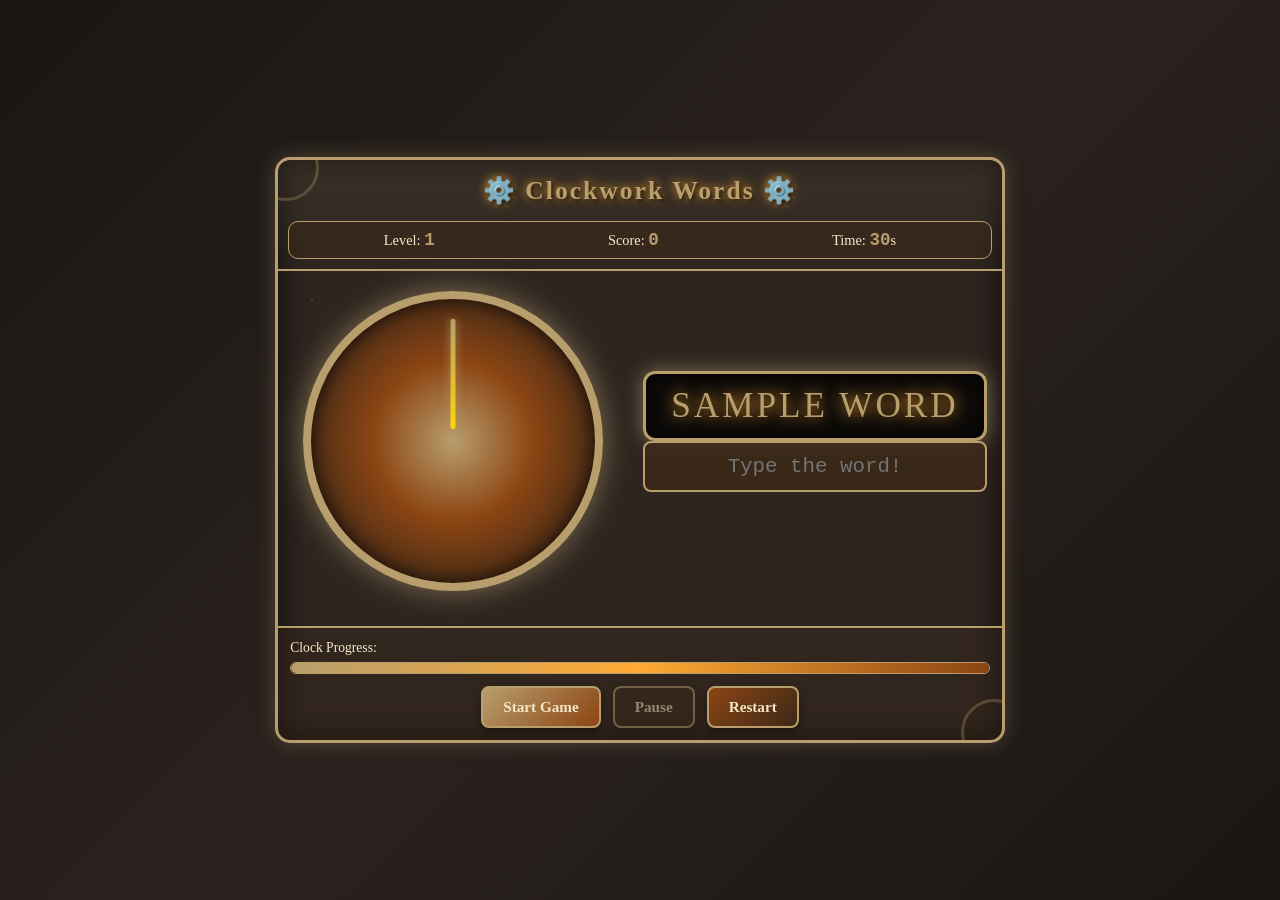
==== steam-punk-games/index.html @ 068e5645 "Restore original word-typing game with availableLetters fix" ====
<!DOCTYPE html>
<html lang="en">
<head>
    <meta charset="UTF-8">
    <meta name="viewport" content="width=device-width, initial-scale=1.0">
    <title>Clockwork Words - Steampunk Typing Game</title>
    <link rel="stylesheet" href="game.css">
    <script defer src="game.js?v=20260922"></script>
</head>
<body class="steampunk-theme">
    <!-- Main Game Container -->
    <div id="game-container" class="steam-panel">
        <!-- Header with title and stats -->
        <header class="game-header">
            <h1 class="game-title">⚙️ Clockwork Words ⚙️</h1>
            <div class="stats-bar">
                <span class="stat">Level: <span id="level-display" class="stat-value">1</span></span>
                <span class="stat">Score: <span id="score-display" class="stat-value">0</span></span>
                <span class="stat">Time: <span id="time-display" class="stat-value">30</span>s</span>
            </div>
        </header>

        <!-- Main game area - SIDE-BY-SIDE LAYOUT -->
        <main class="game-area">
            <!-- Side-by-side container -->
            <div class="side-by-side-container">
                
                <!-- LEFT: Clock & Timer Section -->
                <section class="clock-section">
                    <div class="clock-container">
                        <div id="clock-face" class="clock-face">
                            <div id="clock-hand" class="clock-hand"></div>
                            <div id="letter-trail" class="letter-trail"></div>
                        </div>
                    </div>
                </section>

                <!-- RIGHT: Word & Input Section -->
                <section class="input-section">
                    <div class="word-display-container">
                        <div id="word-display" class="word-glow">SAMPLE WORD</div>
                        <input 
                            type="text" 
                            id="player-input" 
                            class="steampunk-input" 
                            placeholder="Type the word!"
                            autocomplete="off"
                            autocapitalize="off"
                        >
                        <div id="feedback" class="feedback-message"></div>
                    </div>

                    <!-- Steam effects container -->
                    <div id="steam-effects" class="steam-effects"></div>
                </section>

            </div>
        </main>

        <!-- Controls and progress -->
        <footer class="game-footer">
            <div class="progress-container">
                <div class="progress-label">Clock Progress:</div>
                <div class="progress-bar">
                    <div id="time-bar" class="progress-fill"></div>
                </div>
            </div>
            <div class="controls">
                <button id="start-btn" class="steampunk-button primary">Start Game</button>
                <button id="pause-btn" class="steampunk-button secondary" disabled>Pause</button>
                <button id="restart-btn" class="steampunk-button">Restart</button>
            </div>
        </footer>
    </div>

    <!-- Overlay for Game Over / Level Complete -->
    <div id="overlay" class="game-overlay hidden">
        <div class="overlay-content steam-panel">
            <h2 id="overlay-title" class="overlay-title"></h2>
            <p id="overlay-message" class="overlay-message"></p>
            <div class="overlay-stats">
                <span id="final-score" class="stat-value"></span>
                <span id="final-level" class="stat-value"></span>
            </div>
            <button id="close-overlay" class="steampunk-button primary">Play Again</button>
        </div>
    </div>

    <!-- Steam particle elements -->
    <div id="steam-particles-container"></div>
</body>
</html>
---- steam-punk-games/game.css ----
/* 
 * Steampunk Clock Words - Grade 6 Edition CSS
 * Side-by-side layout + progressive difficulty styling
 */

:root {
    --steam-dark-bg: #1a1614;
    --steam-panel-bg: #2d2520;
    --steam-brass-gold: #b89e6c;
    --steam-copper-brown: #8b4513;
    --steam-leather-dark: #3d2817;
    --steam-cream-parchment: #f5e6c8;
    --steam-gear-metal: #6b5a4a;
    --steam-steam-white: rgba(200, 200, 200, 0.9);
    --steam-glow-orange: #ffaa33;
    --steam-glow-gold: #ffd700;
    
    --font-primary: 'Georgia', 'Times New Roman', serif;
    --font-display: 'Courier New', monospace;
}

* { margin: 0; padding: 0; box-sizing: border-box; }

body.steampunk-theme {
    background: linear-gradient(135deg, var(--steam-dark-bg) 0%, #2a221e 50%, var(--steam-dark-bg) 100%);
    font-family: var(--font-primary);
    color: var(--steam-cream-parchment);
    min-height: 100vh;
    display: flex;
    justify-content: center;
    align-items: center;
    overflow-x: hidden;
    padding: 20px;
}

.steam-panel {
    background: var(--steam-panel-bg);
    border: 3px solid var(--steam-brass-gold);
    border-radius: 15px;
    box-shadow: 
        0 0 20px rgba(184, 158, 108, 0.3),
        inset 0 0 30px rgba(0, 0, 0, 0.7);
    position: relative;
    overflow: hidden;
}

.steam-panel::before,
.steam-panel::after {
    content: '';
    position: absolute;
    width: 60px;
    height: 60px;
    border: 3px solid var(--steam-brass-gold);
    border-radius: 50%;
    opacity: 0.3;
}

.steam-panel::before { top: -25px; left: -25px; }
.steam-panel::after { bottom: -25px; right: -25px; }

.game-header {
    padding: 15px 10px 10px;
    text-align: center;
    border-bottom: 2px solid var(--steam-brass-gold);
    background: linear-gradient(to bottom, rgba(184, 158, 108, 0.1), transparent);
}

.game-title {
    font-size: 1.6rem;
    color: var(--steam-brass-gold);
    text-shadow: 2px 2px 4px rgba(0, 0, 0, 0.8),
                 0 0 10px var(--steam-glow-orange);
    margin-bottom: 15px;
    font-weight: bold;
    letter-spacing: 2px;
}

.stats-bar {
    display: flex;
    justify-content: space-around;
    padding: 8px;
    border-radius: 10px;
    background: rgba(61, 40, 23, 0.5);
    border: 1px solid var(--steam-brass-gold);
}

.stat { font-size: 0.9rem; color: var(--steam-cream-parchment); }
.stat-value { 
    color: var(--steam-brass-gold); 
    font-weight: bold; 
    font-family: var(--font-display);
    font-size: 1.1rem;
}

/* SIDE-BY-SIDE LAYOUT CONTAINER */
.game-area { padding: 20px 15px; }

.side-by-side-container {
    display: flex;
    gap: 30px;
    align-items: center;
    justify-content: center;
    flex-wrap: wrap;
}

/* LEFT SIDE: Clock & Timer */
.clock-section {
    flex: 1;
    min-width: 320px;
    display: flex;
    flex-direction: column;
    align-items: center;
}

.clock-container { margin-bottom: 15px; }

/* RIGHT SIDE: Word & Input */
.input-section {
    flex: 1.2;
    min-width: 300px;
    display: flex;
    flex-direction: column;
    gap: 15px;
}

/* LARGE CLOCK FACE - VISUAL TIMER */
.clock-face {
    width: 280px;
    height: 280px;
    background: radial-gradient(circle, 
        var(--steam-brass-gold) 0%, 
        var(--steam-copper-brown) 40%, 
        var(--steam-leather-dark) 80%,
        #1a1614 100%);
    border-radius: 50%;
    border: 8px solid var(--steam-brass-gold);
    position: relative;
    box-shadow: 
        0 0 30px rgba(184, 158, 108, 0.6),
        inset 0 0 20px rgba(0, 0, 0, 0.8);
}

/* CLOCK HAND - VISUAL TIMER */
.clock-hand {
    position: absolute;
    width: 5px;
    height: 110px;
    background: linear-gradient(to bottom, var(--steam-brass-gold) 0%, #ffd700 100%);
    left: 50%;
    top: 20px;
    transform-origin: bottom center;
    transform: translateX(-50%) rotate(0deg);
    border-radius: 2px;
    box-shadow: 0 0 10px rgba(184, 158, 108, 0.8);
}

/* LETTER DISPLAY AROUND CLOCK */
.letter-trail {
    position: absolute;
    width: 100%;
    height: 100%;
    pointer-events: none;
}

/* Spiral path line (optional visual guide) */
.letter-trail::before {
    content: '';
    position: absolute;
    width: 2px;
    height: 2px;
    background: rgba(184, 158, 108, 0.3);
    border-radius: 50%;
}

.letter-dot {
    position: absolute;
    width: 28px;
    height: 28px;
    background: var(--steam-cream-parchment);
    border-radius: 50%;
    display: flex;
    justify-content: center;
    align-items: center;
    font-weight: bold;
    color: var(--steam-leather-dark);
    font-size: 1.1rem;
    box-shadow: 0 0 8px rgba(245, 230, 200, 0.8);
    transition: all 0.2s ease;
    z-index: 5;
}

/* Target letter - pulsing indicator */
.letter-dot[data-is-target="true"] {
    animation: pulse-target 0.5s ease-in-out infinite;
    border: 2px solid var(--steam-glow-orange);
}

@keyframes pulse-target {
    0%, 100% { 
        transform: scale(1.2);
        box-shadow: 0 0 15px var(--steam-glow-gold);
    }
    50% { 
        transform: scale(1.4);
        box-shadow: 0 0 25px var(--steam-glow-gold), 0 0 35px var(--steam-glow-orange);
    }
}

/* Spiral enemy - the escaping threat */
#steam-enemy {
    position: absolute;
    width: 20px;
    height: 20px;
    background: radial-gradient(circle, #ff4444 30%, #ff8800 70%, transparent 100%);
    border-radius: 50%;
    box-shadow: 
        0 0 10px #ff0000,
        0 0 20px #ffaa00,
        inset -2px -2px 4px rgba(0, 0, 0, 0.5);
    z-index: 10;
    transition: all 0.3s ease-out;
}

#steam-enemy::before {
    content: '⚡';
    position: absolute;
    top: 50%;
    left: 50%;
    transform: translate(-50%, -50%);
    font-size: 12px;
    color: #ffaa00;
    text-shadow: 0 0 5px #ff4444;
}

#steam-enemy.escape { 
    animation: escape-pulse 0.3s ease-in-out infinite;
}

@keyframes escape-pulse {
    0%, 100% { 
        transform: scale(1);
        box-shadow: 0 0 10px #ff0000, 0 0 20px #ffaa00;
    }
    50% { 
        transform: scale(1.3);
        box-shadow: 0 0 20px #ff0000, 0 0 30px #ff4400;
    }
}

/* WORD DISPLAY - CLEAR AND PROMINENT */
.word-display-container { text-align: center; }

.word-glow {
    font-size: 2.3rem; /* Slightly smaller for side-by-side */
    color: var(--steam-brass-gold);
    letter-spacing: 3px;
    padding: 12px 25px;
    background: rgba(0, 0, 0, 0.7);
    border-radius: 12px;
    border: 3px solid var(--steam-brass-gold);
    box-shadow: 0 0 20px rgba(184, 158, 108, 0.6),
                inset 0 0 20px rgba(0, 0, 0, 0.8);
    min-height: 65px;
    display: flex;
    justify-content: center;
    align-items: center;
    text-shadow: 0 0 15px var(--steam-glow-orange);
}

.steampunk-input {
    font-size: 1.3rem;
    padding: 12px 20px;
    width: 100%;
    max-width: 350px;
    background: rgba(61, 40, 23, 0.8);
    border: 2px solid var(--steam-brass-gold);
    border-radius: 8px;
    color: var(--steam-cream-parchment);
    text-align: center;
    font-family: var(--font-display);
    transition: all 0.3s ease;
}

.steampunk-input:focus {
    outline: none;
    border-color: var(--steam-glow-gold);
    box-shadow: 0 0 15px rgba(255, 215, 0, 0.6);
}

.feedback-message {
    margin-top: 5px;
    font-size: 1rem;
    min-height: 30px;
    color: var(--steam-cream-parchment);
    font-style: italic;
    text-align: center;
}

.steam-effects {
    position: absolute;
    top: 0; left: 0;
    width: 100%; height: 100%;
    pointer-events: none;
    overflow: hidden;
}

.steam-particle {
    position: absolute;
    background: radial-gradient(circle, rgba(200, 200, 200, 0.9) 0%, rgba(150, 150, 150, 0.6) 40%, transparent 70%);
    border-radius: 50%;
    animation: steamRise 3s ease-in infinite;
    opacity: 0;
}

@keyframes steamRise {
    0% { transform: translateY(100px) scale(0.5); opacity: 0; }
    20% { opacity: 0.8; }
    80% { opacity: 0.4; }
    100% { transform: translateY(-50px) scale(1.2); opacity: 0; }
}

.game-footer {
    padding: 12px;
    border-top: 2px solid var(--steam-brass-gold);
    background: rgba(61, 40, 23, 0.3);
}

.progress-container { margin-bottom: 12px; }

.progress-label {
    font-size: 0.85rem;
    color: var(--steam-cream-parchment);
    margin-bottom: 6px;
}

.progress-bar {
    width: 100%;
    height: 12px;
    background: rgba(0, 0, 0, 0.5);
    border-radius: 6px;
    overflow: hidden;
    border: 1px solid var(--steam-brass-gold);
}

.progress-fill {
    height: 100%;
    background: linear-gradient(90deg, 
        var(--steam-brass-gold) 0%, 
        var(--steam-glow-orange) 50%, 
        var(--steam-copper-brown) 100%);
    width: 100%;
    transition: width 0.1s linear;
    border-radius: 6px;
}

.controls {
    display: flex;
    justify-content: center;
    gap: 12px;
    flex-wrap: wrap;
}

.steampunk-button {
    padding: 10px 20px;
    font-size: 0.95rem;
    font-family: var(--font-primary);
    border: 2px solid var(--steam-brass-gold);
    border-radius: 8px;
    background: linear-gradient(135deg, 
        var(--steam-copper-brown) 0%, 
        var(--steam-leather-dark) 100%);
    color: var(--steam-cream-parchment);
    cursor: pointer;
    transition: all 0.3s ease;
    font-weight: bold;
    box-shadow: 0 4px 8px rgba(0, 0, 0, 0.4);
}

.steampunk-button:hover:not(:disabled) {
    transform: translateY(-2px);
    box-shadow: 0 6px 12px rgba(184, 158, 108, 0.4);
    background: linear-gradient(135deg, 
        var(--steam-brass-gold) 0%, 
        var(--steam-copper-brown) 100%);
}

.steampunk-button:active:not(:disabled) { transform: translateY(0); }
.steampunk-button:disabled { opacity: 0.5; cursor: not-allowed; }

.primary { background: linear-gradient(135deg, var(--steam-brass-gold), var(--steam-copper-brown)); }
.secondary { background: rgba(61, 40, 23, 0.6); }

.game-overlay {
    position: fixed;
    top: 0; left: 0;
    width: 100%; height: 100%;
    background: rgba(26, 22, 20, 0.95);
    display: flex;
    justify-content: center;
    align-items: center;
    z-index: 1000;
}

.game-overlay.hidden { display: none; }

.overlay-content {
    text-align: center;
    padding: 40px;
    max-width: 500px;
}

.overlay-title {
    font-size: 2rem;
    color: var(--steam-brass-gold);
    margin-bottom: 20px;
    text-shadow: 0 0 15px rgba(184, 158, 108, 0.6);
}

.overlay-message {
    font-size: 1.2rem;
    color: var(--steam-cream-parchment);
    margin-bottom: 30px;
    line-height: 1.6;
}

.overlay-stats {
    display: flex;
    justify-content: center;
    gap: 40px;
    margin-bottom: 30px;
}

.hidden { display: none !important; }

/* RESPONSIVE - MOBILE */
@media (max-width: 768px) {
    .side-by-side-container {
        flex-direction: column;
        gap: 20px;
    }
    
    .clock-section, .input-section { width: 100%; text-align: center; }
    
    .clock-face { width: 240px; height: 240px; }
    .game-title { font-size: 1.4rem; }
    .word-glow { font-size: 1.8rem; }
    .steampunk-button { padding: 8px 16px; font-size: 0.85rem; }
}

/* DESKTOP OPTIMIZATION */
@media (min-width: 1400px) {
    .steam-panel { max-width: 1000px; }
    
    .clock-face { width: 320px; height: 320px; }
    .word-glow { font-size: 2.5rem; }
}

@media (min-width: 1000px) and (max-width: 1399px) {
    .steam-panel { max-width: 900px; }
    
    .clock-face { width: 300px; height: 300px; }
    .word-glow { font-size: 2.2rem; }
}
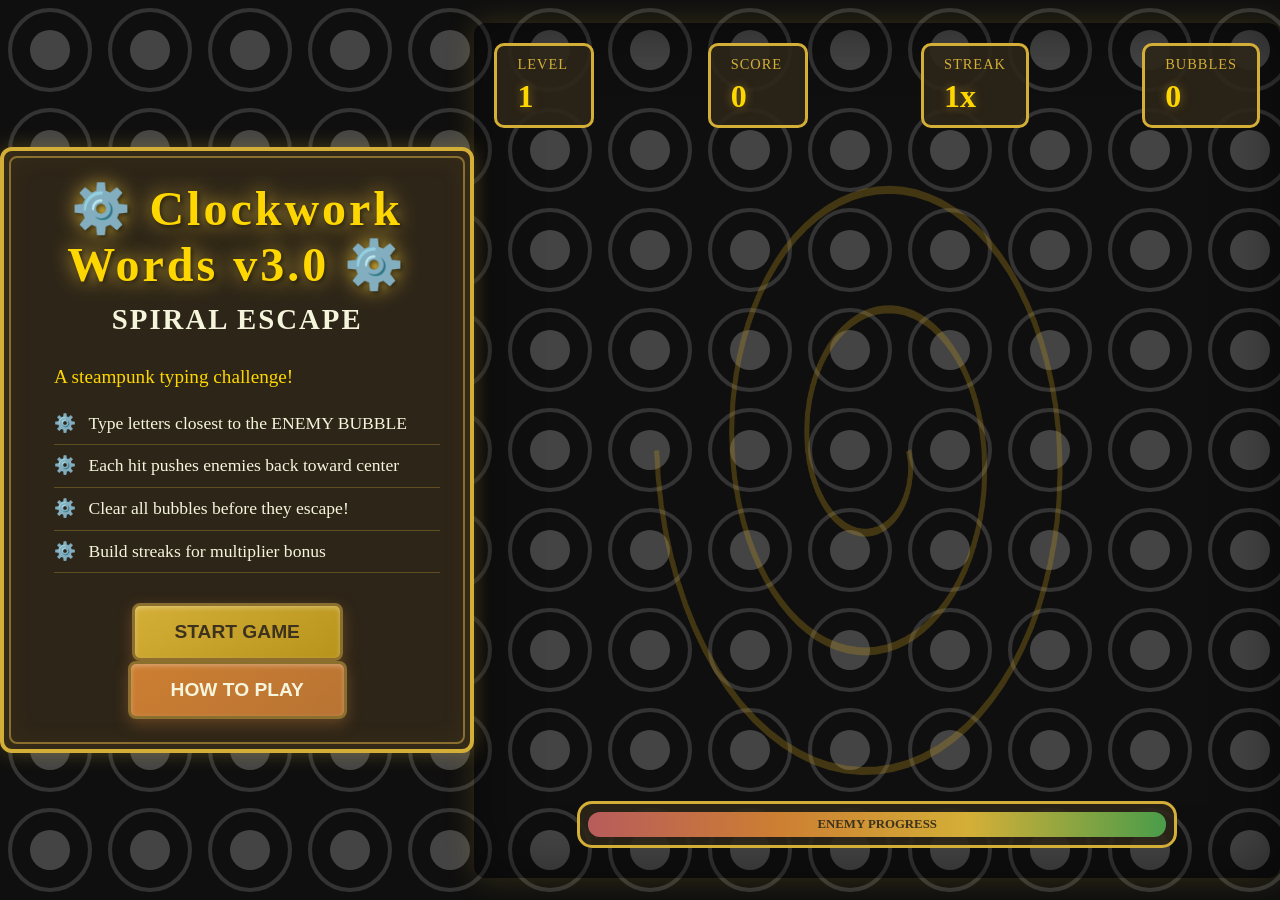
==== commit 9e496f58: "Clockwork Words v3.0 - Spiral Escape complete" ====
--- a/steam-punk-games/index.html
+++ b/steam-punk-games/index.html
@@ -3,90 +3,108 @@
 <head>
     <meta charset="UTF-8">
     <meta name="viewport" content="width=device-width, initial-scale=1.0">
-    <title>Clockwork Words - Steampunk Typing Game</title>
+    <title>Clockwork Words v3.0 - Spiral Escape</title>
     <link rel="stylesheet" href="game.css">
-    <script defer src="game.js?v=20260922"></script>
 </head>
-<body class="steampunk-theme">
-    <!-- Main Game Container -->
-    <div id="game-container" class="steam-panel">
-        <!-- Header with title and stats -->
-        <header class="game-header">
-            <h1 class="game-title">⚙️ Clockwork Words ⚙️</h1>
-            <div class="stats-bar">
-                <span class="stat">Level: <span id="level-display" class="stat-value">1</span></span>
-                <span class="stat">Score: <span id="score-display" class="stat-value">0</span></span>
-                <span class="stat">Time: <span id="time-display" class="stat-value">30</span>s</span>
+<body>
+    <div id="game-container">
+        <!-- Main Menu -->
+        <div id="main-menu" class="menu-screen">
+            <div class="steampunk-panel">
+                <h1 class="title">⚙️ Clockwork Words v3.0 ⚙️</h1>
+                <h2 class="subtitle">SPIRAL ESCAPE</h2>
+                
+                <div class="game-info">
+                    <p>A steampunk typing challenge!</p>
+                    <ul class="instructions">
+                        <li>Type letters closest to the ENEMY BUBBLE</li>
+                        <li>Each hit pushes enemies back toward center</li>
+                        <li>Clear all bubbles before they escape!</li>
+                        <li>Build streaks for multiplier bonus</li>
+                    </ul>
+                </div>
+                
+                <button id="start-btn" class="steampunk-button">START GAME</button>
+                <button id="how-to-play-btn" class="steampunk-button secondary">HOW TO PLAY</button>
             </div>
-        </header>
-
-        <!-- Main game area - SIDE-BY-SIDE LAYOUT -->
-        <main class="game-area">
-            <!-- Side-by-side container -->
-            <div class="side-by-side-container">
-                
-                <!-- LEFT: Clock & Timer Section -->
-                <section class="clock-section">
-                    <div class="clock-container">
-                        <div id="clock-face" class="clock-face">
-                            <div id="clock-hand" class="clock-hand"></div>
-                            <div id="letter-trail" class="letter-trail"></div>
-                        </div>
+            
+            <!-- How to Play Modal -->
+            <div id="how-to-play-modal" class="modal hidden">
+                <div class="steampunk-panel modal-content">
+                    <h2>How to Play</h2>
+                    <div class="game-mechanics">
+                        <h3>Core Mechanics:</h3>
+                        <ul>
+                            <li><strong>Enemies spawn</strong> at center of spiral</li>
+                            <li><strong>Type closest letter</strong> to enemy bubble</li>
+                            <li><strong>Hits explode bubbles</strong>, pushing enemies back</li>
+                            <li><strong>Misses lose momentum</strong> with visual penalty</li>
+                            <li><strong>Win</strong> by clearing all enemies or reaching score goal</li>
+                        </ul>
+                        
+                        <h3>Progression:</h3>
+                        <ul>
+                            <li><strong>Lvl 1-2:</strong> Home row (a s d f j k l g h)</li>
+                            <li><strong>Lvl 3-4:</strong> Top row (e i r t u y q w o p)</li>
+                            <li><strong>Lvl 5-6:</strong> Bottom row (v b n m z x c , . /)</li>
+                            <li><strong>Lvl 7+:</strong> Numbers & symbols (! @ # $ % ^ & *)</li>
+                        </ul>
+                        
+                        <h3>Visual Elements:</h3>
+                        <ul>
+                            <li><strong>Spiral Path:</strong> Arched track for enemies to follow</li>
+                            <li><strong>Letter Bubbles:</strong> Spawn at center, push outward</li>
+                            <li><strong>Enemy Sprite:</strong> Brass cog following the spiral</li>
+                            <li><strong>Particles:</strong> Explode on hit for feedback</li>
+                        </ul>
                     </div>
-                </section>
-
-                <!-- RIGHT: Word & Input Section -->
-                <section class="input-section">
-                    <div class="word-display-container">
-                        <div id="word-display" class="word-glow">SAMPLE WORD</div>
-                        <input 
-                            type="text" 
-                            id="player-input" 
-                            class="steampunk-input" 
-                            placeholder="Type the word!"
-                            autocomplete="off"
-                            autocapitalize="off"
-                        >
-                        <div id="feedback" class="feedback-message"></div>
-                    </div>
-
-                    <!-- Steam effects container -->
-                    <div id="steam-effects" class="steam-effects"></div>
-                </section>
-
-            </div>
-        </main>
-
-        <!-- Controls and progress -->
-        <footer class="game-footer">
-            <div class="progress-container">
-                <div class="progress-label">Clock Progress:</div>
-                <div class="progress-bar">
-                    <div id="time-bar" class="progress-fill"></div>
+                    <button id="close-how-to-btn" class="steampunk-button">GOT IT!</button>
                 </div>
             </div>
-            <div class="controls">
-                <button id="start-btn" class="steampunk-button primary">Start Game</button>
-                <button id="pause-btn" class="steampunk-button secondary" disabled>Pause</button>
-                <button id="restart-btn" class="steampunk-button">Restart</button>
+        </div>
+        
+        <!-- Game Screen -->
+        <div id="game-screen" class="game-screen hidden">
+            <canvas id="game-canvas"></canvas>
+            
+            <!-- HUD Overlay -->
+            <div id="hud">
+                <div class="hud-item">
+                    <span class="hud-label">LEVEL</span>
+                    <span id="level-display" class="hud-value">1</span>
+                </div>
+                <div class="hud-item">
+                    <span class="hud-label">SCORE</span>
+                    <span id="score-display" class="hud-value">0</span>
+                </div>
+                <div class="hud-item">
+                    <span class="hud-label">STREAK</span>
+                    <span id="streak-display" class="hud-value">1x</span>
+                </div>
+                <div class="hud-item">
+                    <span class="hud-label">BUBBLES</span>
+                    <span id="bubble-count" class="hud-value">0</span>
+                </div>
             </div>
-        </footer>
-    </div>
-
-    <!-- Overlay for Game Over / Level Complete -->
-    <div id="overlay" class="game-overlay hidden">
-        <div class="overlay-content steam-panel">
-            <h2 id="overlay-title" class="overlay-title"></h2>
-            <p id="overlay-message" class="overlay-message"></p>
-            <div class="overlay-stats">
-                <span id="final-score" class="stat-value"></span>
-                <span id="final-level" class="stat-value"></span>
+            
+            <!-- Progress Bar -->
+            <div class="progress-container">
+                <div id="enemy-progress" class="progress-bar"></div>
             </div>
-            <button id="close-overlay" class="steampunk-button primary">Play Again</button>
+            
+            <!-- Game Over Screen -->
+            <div id="game-over-modal" class="modal hidden">
+                <div class="steampunk-panel modal-content">
+                    <h2 id="game-over-title">GAME OVER</h2>
+                    <p id="game-over-message"></p>
+                    <p>Final Score: <span id="final-score">0</span></p>
+                    <button id="play-again-btn" class="steampunk-button">PLAY AGAIN</button>
+                    <button id="menu-btn" class="steampunk-button secondary">MAIN MENU</button>
+                </div>
+            </div>
         </div>
     </div>
-
-    <!-- Steam particle elements -->
-    <div id="steam-particles-container"></div>
+    
+    <script src="game.js"></script>
 </body>
 </html>
--- a/steam-punk-games/game.css
+++ b/steam-punk-games/game.css
@@ -1,463 +1,441 @@
-/* 
- * Steampunk Clock Words - Grade 6 Edition CSS
- * Side-by-side layout + progressive difficulty styling
- */
+/* ============================================
+   CLOCKWORK WORDS v3.0 - STEAMPUNK THEME
+   Brass/Gold/Wood Color Palette
+   ============================================ */
 
 :root {
-    --steam-dark-bg: #1a1614;
-    --steam-panel-bg: #2d2520;
-    --steam-brass-gold: #b89e6c;
-    --steam-copper-brown: #8b4513;
-    --steam-leather-dark: #3d2817;
-    --steam-cream-parchment: #f5e6c8;
-    --steam-gear-metal: #6b5a4a;
-    --steam-steam-white: rgba(200, 200, 200, 0.9);
-    --steam-glow-orange: #ffaa33;
-    --steam-glow-gold: #ffd700;
-    
-    --font-primary: 'Georgia', 'Times New Roman', serif;
-    --font-display: 'Courier New', monospace;
-}
-
-* { margin: 0; padding: 0; box-sizing: border-box; }
-
-body.steampunk-theme {
-    background: linear-gradient(135deg, var(--steam-dark-bg) 0%, #2a221e 50%, var(--steam-dark-bg) 100%);
-    font-family: var(--font-primary);
-    color: var(--steam-cream-parchment);
+    /* Steampunk Color Palette */
+    --brass-primary: #b8941c;
+    --brass-gold: #d4af37;
+    --brass-dark: #8b6f2e;
+    --brass-light: #ffd700;
+    
+    --bronze: #cd7f32;
+    --copper: #b87333;
+    --cog-grey: #4a4a4a;
+    --pipe-dark: #2c2c2c;
+    --wood-brown: #654321;
+    
+    /* Background Gradients */
+    --bg-dark: #1a1a1a;
+    --bg-panel: #2d2518;
+    --bg-gradient: linear-gradient(135deg, #1a1a1a 0%, #2d2518 100%);
+    
+    /* UI Colors */
+    --text-gold: #ffd700;
+    --text-light: #f5f5dc;
+    --text-dark: #3d321e;
+    --success-green: #4a9c4a;
+    --danger-red: #b85c5c;
+    
+    /* Spiral Colors */
+    --spiral-track: linear-gradient(180deg, var(--brass-dark) 0%, var(--brass-primary) 50%, var(--brass-gold) 100%);
+    --bubble-bg: rgba(255, 255, 255, 0.9);
+    --bubble-border: var(--brass-primary);
+}
+
+* {
+    margin: 0;
+    padding: 0;
+    box-sizing: border-box;
+}
+
+body {
+    font-family: 'Georgia', serif;
+    background: #0f0f0f url('data:image/svg+xml,<svg xmlns="http://www.w3.org/2000/svg" width="100" height="100"><pattern id="cog" width="50" height="50" patternUnits="userSpaceOnUse"><circle cx="25" cy="25" r="20" stroke="%23333" stroke-width="2" fill="none"/><circle cx="25" cy="25" r="10" fill="%23444"/></pattern><rect width="100" height="100" fill="url(%23cog)"/></svg>');
+    background-size: 200px;
+    color: var(--text-light);
     min-height: 100vh;
     display: flex;
     justify-content: center;
     align-items: center;
-    overflow-x: hidden;
-    padding: 20px;
-}
-
-.steam-panel {
-    background: var(--steam-panel-bg);
-    border: 3px solid var(--steam-brass-gold);
-    border-radius: 15px;
-    box-shadow: 
-        0 0 20px rgba(184, 158, 108, 0.3),
-        inset 0 0 30px rgba(0, 0, 0, 0.7);
+    overflow: hidden;
+}
+
+#game-container {
     position: relative;
-    overflow: hidden;
-}
-
-.steam-panel::before,
-.steam-panel::after {
-    content: '';
-    position: absolute;
-    width: 60px;
-    height: 60px;
-    border: 3px solid var(--steam-brass-gold);
-    border-radius: 50%;
-    opacity: 0.3;
-}
-
-.steam-panel::before { top: -25px; left: -25px; }
-.steam-panel::after { bottom: -25px; right: -25px; }
-
-.game-header {
-    padding: 15px 10px 10px;
-    text-align: center;
-    border-bottom: 2px solid var(--steam-brass-gold);
-    background: linear-gradient(to bottom, rgba(184, 158, 108, 0.1), transparent);
-}
-
-.game-title {
-    font-size: 1.6rem;
-    color: var(--steam-brass-gold);
-    text-shadow: 2px 2px 4px rgba(0, 0, 0, 0.8),
-                 0 0 10px var(--steam-glow-orange);
-    margin-bottom: 15px;
-    font-weight: bold;
-    letter-spacing: 2px;
-}
-
-.stats-bar {
-    display: flex;
-    justify-content: space-around;
-    padding: 8px;
-    border-radius: 10px;
-    background: rgba(61, 40, 23, 0.5);
-    border: 1px solid var(--steam-brass-gold);
-}
-
-.stat { font-size: 0.9rem; color: var(--steam-cream-parchment); }
-.stat-value { 
-    color: var(--steam-brass-gold); 
-    font-weight: bold; 
-    font-family: var(--font-display);
-    font-size: 1.1rem;
-}
-
-/* SIDE-BY-SIDE LAYOUT CONTAINER */
-.game-area { padding: 20px 15px; }
-
-.side-by-side-container {
-    display: flex;
-    gap: 30px;
-    align-items: center;
-    justify-content: center;
-    flex-wrap: wrap;
-}
-
-/* LEFT SIDE: Clock & Timer */
-.clock-section {
-    flex: 1;
-    min-width: 320px;
-    display: flex;
-    flex-direction: column;
-    align-items: center;
-}
-
-.clock-container { margin-bottom: 15px; }
-
-/* RIGHT SIDE: Word & Input */
-.input-section {
-    flex: 1.2;
-    min-width: 300px;
-    display: flex;
-    flex-direction: column;
-    gap: 15px;
-}
-
-/* LARGE CLOCK FACE - VISUAL TIMER */
-.clock-face {
-    width: 280px;
-    height: 280px;
-    background: radial-gradient(circle, 
-        var(--steam-brass-gold) 0%, 
-        var(--steam-copper-brown) 40%, 
-        var(--steam-leather-dark) 80%,
-        #1a1614 100%);
-    border-radius: 50%;
-    border: 8px solid var(--steam-brass-gold);
-    position: relative;
-    box-shadow: 
-        0 0 30px rgba(184, 158, 108, 0.6),
-        inset 0 0 20px rgba(0, 0, 0, 0.8);
-}
-
-/* CLOCK HAND - VISUAL TIMER */
-.clock-hand {
-    position: absolute;
-    width: 5px;
-    height: 110px;
-    background: linear-gradient(to bottom, var(--steam-brass-gold) 0%, #ffd700 100%);
-    left: 50%;
-    top: 20px;
-    transform-origin: bottom center;
-    transform: translateX(-50%) rotate(0deg);
-    border-radius: 2px;
-    box-shadow: 0 0 10px rgba(184, 158, 108, 0.8);
-}
-
-/* LETTER DISPLAY AROUND CLOCK */
-.letter-trail {
-    position: absolute;
     width: 100%;
-    height: 100%;
-    pointer-events: none;
-}
-
-/* Spiral path line (optional visual guide) */
-.letter-trail::before {
-    content: '';
-    position: absolute;
-    width: 2px;
-    height: 2px;
-    background: rgba(184, 158, 108, 0.3);
-    border-radius: 50%;
-}
-
-.letter-dot {
-    position: absolute;
-    width: 28px;
-    height: 28px;
-    background: var(--steam-cream-parchment);
-    border-radius: 50%;
+    max-width: 1280px;
+    height: 95vh;
     display: flex;
     justify-content: center;
     align-items: center;
+}
+
+/* ============================================
+   STEAMPUNK PANELS & UI COMPONENTS
+   ============================================ */
+
+.steampunk-panel {
+    background: var(--bg-panel);
+    border: 4px solid var(--brass-gold);
+    border-radius: 12px;
+    padding: 30px;
+    box-shadow: 
+        0 0 20px rgba(212, 175, 55, 0.3),
+        inset 0 0 30px rgba(184, 148, 28, 0.1);
+    position: relative;
+}
+
+.steampunk-panel::before {
+    content: '';
+    position: absolute;
+    top: 5px;
+    left: 5px;
+    right: 5px;
+    bottom: 5px;
+    border: 2px solid var(--brass-dark);
+    border-radius: 8px;
+    pointer-events: none;
+}
+
+.steampunk-button {
+    background: linear-gradient(145deg, var(--brass-gold), var(--brass-primary));
+    color: var(--text-dark);
+    border: 3px solid var(--brass-dark);
+    border-radius: 8px;
+    padding: 15px 40px;
+    font-size: 1.2em;
     font-weight: bold;
-    color: var(--steam-leather-dark);
-    font-size: 1.1rem;
-    box-shadow: 0 0 8px rgba(245, 230, 200, 0.8);
-    transition: all 0.2s ease;
-    z-index: 5;
-}
-
-/* Target letter - pulsing indicator */
-.letter-dot[data-is-target="true"] {
-    animation: pulse-target 0.5s ease-in-out infinite;
-    border: 2px solid var(--steam-glow-orange);
-}
-
-@keyframes pulse-target {
-    0%, 100% { 
-        transform: scale(1.2);
-        box-shadow: 0 0 15px var(--steam-glow-gold);
-    }
-    50% { 
-        transform: scale(1.4);
-        box-shadow: 0 0 25px var(--steam-glow-gold), 0 0 35px var(--steam-glow-orange);
-    }
-}
-
-/* Spiral enemy - the escaping threat */
-#steam-enemy {
-    position: absolute;
-    width: 20px;
-    height: 20px;
-    background: radial-gradient(circle, #ff4444 30%, #ff8800 70%, transparent 100%);
-    border-radius: 50%;
+    text-transform: uppercase;
+    cursor: pointer;
+    transition: all 0.3s ease;
     box-shadow: 
-        0 0 10px #ff0000,
-        0 0 20px #ffaa00,
-        inset -2px -2px 4px rgba(0, 0, 0, 0.5);
+        0 5px 15px rgba(184, 115, 51, 0.4),
+        inset 0 2px 5px rgba(255, 255, 255, 0.3);
+    position: relative;
+    overflow: hidden;
+}
+
+.steampunk-button::before {
+    content: '';
+    position: absolute;
+    top: -50%;
+    left: -50%;
+    width: 200%;
+    height: 200%;
+    background: linear-gradient(45deg, transparent, rgba(255,255,255,0.3), transparent);
+    transform: rotate(45deg) translate(-100%, -100%);
+    transition: transform 0.5s;
+}
+
+.steampunk-button:hover::before {
+    transform: rotate(45deg) translate(100%, 100%);
+}
+
+.steampunk-button:hover {
+    transform: translateY(-2px);
+    box-shadow: 
+        0 8px 25px rgba(184, 115, 51, 0.6),
+        inset 0 2px 5px rgba(255, 255, 255, 0.4);
+}
+
+.steampunk-button:active {
+    transform: translateY(1px);
+    box-shadow: 0 2px 8px rgba(184, 115, 51, 0.3);
+}
+
+.steampunk-button.secondary {
+    background: linear-gradient(145deg, var(--bronze), var(--copper));
+    color: var(--text-light);
+}
+
+/* ============================================
+   MAIN MENU SCREEN
+   ============================================ */
+
+.menu-screen {
+    text-align: center;
     z-index: 10;
-    transition: all 0.3s ease-out;
-}
-
-#steam-enemy::before {
-    content: '⚡';
+}
+
+.title {
+    font-size: 3em;
+    color: var(--text-gold);
+    text-shadow: 
+        2px 2px 4px rgba(0, 0, 0, 0.5),
+        0 0 20px var(--brass-gold);
+    margin-bottom: 10px;
+    letter-spacing: 3px;
+}
+
+.subtitle {
+    font-size: 1.8em;
+    color: var(--text-light);
+    margin-bottom: 30px;
+    text-transform: uppercase;
+    letter-spacing: 2px;
+}
+
+.game-info {
+    margin: 30px 0;
+    text-align: left;
+    padding-left: 20px;
+}
+
+.game-info p {
+    font-size: 1.2em;
+    color: var(--text-gold);
+    margin-bottom: 15px;
+}
+
+.instructions {
+    list-style: none;
+    font-size: 1.1em;
+    line-height: 1.8;
+    color: var(--text-light);
+}
+
+.instructions li {
+    padding: 5px 0;
+    border-bottom: 1px solid rgba(212, 175, 55, 0.3);
+}
+
+.instructions li::before {
+    content: '⚙️ ';
+    margin-right: 8px;
+}
+
+/* ============================================
+   GAME SCREEN & CANVAS
+   ============================================ */
+
+.game-screen {
+    position: relative;
+    width: 100%;
+    height: 100%;
+}
+
+#game-canvas {
+    display: block;
+    width: 100%;
+    height: 100%;
+    border-radius: 12px;
+    box-shadow: 
+        0 0 30px rgba(212, 175, 55, 0.2),
+        inset 0 0 60px rgba(0, 0, 0, 0.5);
+}
+
+/* ============================================
+   HUD & PROGRESS BAR
+   ============================================ */
+
+#hud {
+    position: absolute;
+    top: 20px;
+    left: 20px;
+    right: 20px;
+    display: flex;
+    justify-content: space-between;
+    gap: 30px;
+    z-index: 100;
+}
+
+.hud-item {
+    background: rgba(45, 37, 24, 0.9);
+    border: 3px solid var(--brass-gold);
+    border-radius: 10px;
+    padding: 10px 20px;
+    min-width: 100px;
+}
+
+.hud-label {
+    display: block;
+    font-size: 0.9em;
+    color: var(--brass-gold);
+    text-transform: uppercase;
+    letter-spacing: 1px;
+    margin-bottom: 5px;
+}
+
+.hud-value {
+    display: block;
+    font-size: 2em;
+    font-weight: bold;
+    color: var(--text-gold);
+    text-shadow: 0 0 10px rgba(212, 175, 55, 0.5);
+}
+
+.progress-container {
+    position: absolute;
+    bottom: 30px;
+    left: 50%;
+    transform: translateX(-50%);
+    width: 80%;
+    max-width: 600px;
+    background: rgba(45, 37, 24, 0.9);
+    border: 3px solid var(--brass-gold);
+    border-radius: 15px;
+    padding: 8px;
+}
+
+.progress-bar {
+    height: 25px;
+    background: linear-gradient(90deg, 
+        var(--danger-red) 0%, 
+        var(--bronze) 33%, 
+        var(--brass-gold) 66%, 
+        var(--success-green) 100%);
+    border-radius: 12px;
+    transition: width 0.3s ease, background 0.3s ease;
+    position: relative;
+}
+
+.progress-bar::after {
+    content: 'ENEMY PROGRESS';
     position: absolute;
     top: 50%;
     left: 50%;
     transform: translate(-50%, -50%);
-    font-size: 12px;
-    color: #ffaa00;
-    text-shadow: 0 0 5px #ff4444;
-}
-
-#steam-enemy.escape { 
-    animation: escape-pulse 0.3s ease-in-out infinite;
-}
-
-@keyframes escape-pulse {
-    0%, 100% { 
-        transform: scale(1);
-        box-shadow: 0 0 10px #ff0000, 0 0 20px #ffaa00;
+    color: var(--text-dark);
+    font-size: 0.8em;
+    font-weight: bold;
+    white-space: nowrap;
+    text-shadow: none;
+}
+
+/* ============================================
+   MODALS & OVERLAYS
+   ============================================ */
+
+.modal {
+    position: absolute;
+    top: 50%;
+    left: 50%;
+    transform: translate(-50%, -50%);
+    background: var(--bg-panel);
+    border: 4px solid var(--brass-gold);
+    border-radius: 12px;
+    padding: 30px;
+    z-index: 1000;
+    max-width: 600px;
+    width: 90%;
+    box-shadow: 
+        0 0 40px rgba(212, 175, 55, 0.4),
+        inset 0 0 30px rgba(184, 148, 28, 0.1);
+}
+
+.modal.hidden {
+    display: none;
+}
+
+.modal-content h2 {
+    color: var(--text-gold);
+    text-align: center;
+    margin-bottom: 25px;
+    font-size: 2em;
+}
+
+.game-mechanics h3 {
+    color: var(--brass-gold);
+    margin: 20px 0 10px 0;
+    font-size: 1.3em;
+}
+
+.game-mechanics ul {
+    list-style: none;
+    padding-left: 20px;
+    color: var(--text-light);
+}
+
+.game-mechanics li {
+    margin: 8px 0;
+    line-height: 1.6;
+}
+
+.steampunk-button-container {
+    display: flex;
+    gap: 15px;
+    justify-content: center;
+    margin-top: 25px;
+}
+
+.steampunk-button-container button {
+    flex: 1;
+    max-width: 200px;
+}
+
+/* ============================================
+   VISUAL EFFECTS
+   ============================================ */
+
+@keyframes glow {
+    0%, 100% { box-shadow: 0 0 20px var(--brass-gold); }
+    50% { box-shadow: 0 0 40px var(--text-gold); }
+}
+
+.steam-steam::before {
+    content: '';
+    position: absolute;
+    top: -10px;
+    left: -10px;
+    right: -10px;
+    bottom: -10px;
+    background: radial-gradient(circle, rgba(255, 255, 255, 0.1) 0%, transparent 70%);
+    border-radius: 50%;
+    animation: steam-rotate 3s linear infinite;
+}
+
+@keyframes steam-rotate {
+    from { transform: rotate(0deg); }
+    to { transform: rotate(360deg); }
+}
+
+/* ============================================
+   RESPONSIVE DESIGN
+   ============================================ */
+
+@media (max-width: 768px) {
+    .title { font-size: 2em; }
+    .subtitle { font-size: 1.4em; }
+    
+    #hud {
+        flex-direction: column;
+        align-items: center;
+        gap: 10px;
     }
-    50% { 
-        transform: scale(1.3);
-        box-shadow: 0 0 20px #ff0000, 0 0 30px #ff4400;
+    
+    .hud-item { min-width: auto; width: 200px; }
+    .hud-value { font-size: 1.5em; }
+    
+    .progress-container {
+        width: 90%;
+        bottom: 20px;
     }
-}
-
-/* WORD DISPLAY - CLEAR AND PROMINENT */
-.word-display-container { text-align: center; }
-
-.word-glow {
-    font-size: 2.3rem; /* Slightly smaller for side-by-side */
-    color: var(--steam-brass-gold);
-    letter-spacing: 3px;
-    padding: 12px 25px;
-    background: rgba(0, 0, 0, 0.7);
-    border-radius: 12px;
-    border: 3px solid var(--steam-brass-gold);
-    box-shadow: 0 0 20px rgba(184, 158, 108, 0.6),
-                inset 0 0 20px rgba(0, 0, 0, 0.8);
-    min-height: 65px;
-    display: flex;
-    justify-content: center;
-    align-items: center;
-    text-shadow: 0 0 15px var(--steam-glow-orange);
-}
-
-.steampunk-input {
-    font-size: 1.3rem;
-    padding: 12px 20px;
-    width: 100%;
-    max-width: 350px;
-    background: rgba(61, 40, 23, 0.8);
-    border: 2px solid var(--steam-brass-gold);
-    border-radius: 8px;
-    color: var(--steam-cream-parchment);
-    text-align: center;
-    font-family: var(--font-display);
-    transition: all 0.3s ease;
-}
-
-.steampunk-input:focus {
-    outline: none;
-    border-color: var(--steam-glow-gold);
-    box-shadow: 0 0 15px rgba(255, 215, 0, 0.6);
-}
-
-.feedback-message {
-    margin-top: 5px;
-    font-size: 1rem;
-    min-height: 30px;
-    color: var(--steam-cream-parchment);
-    font-style: italic;
-    text-align: center;
-}
-
-.steam-effects {
-    position: absolute;
-    top: 0; left: 0;
-    width: 100%; height: 100%;
-    pointer-events: none;
-    overflow: hidden;
-}
-
-.steam-particle {
-    position: absolute;
-    background: radial-gradient(circle, rgba(200, 200, 200, 0.9) 0%, rgba(150, 150, 150, 0.6) 40%, transparent 70%);
-    border-radius: 50%;
-    animation: steamRise 3s ease-in infinite;
-    opacity: 0;
-}
-
-@keyframes steamRise {
-    0% { transform: translateY(100px) scale(0.5); opacity: 0; }
-    20% { opacity: 0.8; }
-    80% { opacity: 0.4; }
-    100% { transform: translateY(-50px) scale(1.2); opacity: 0; }
-}
-
-.game-footer {
-    padding: 12px;
-    border-top: 2px solid var(--steam-brass-gold);
-    background: rgba(61, 40, 23, 0.3);
-}
-
-.progress-container { margin-bottom: 12px; }
-
-.progress-label {
-    font-size: 0.85rem;
-    color: var(--steam-cream-parchment);
-    margin-bottom: 6px;
-}
-
-.progress-bar {
-    width: 100%;
-    height: 12px;
-    background: rgba(0, 0, 0, 0.5);
-    border-radius: 6px;
-    overflow: hidden;
-    border: 1px solid var(--steam-brass-gold);
-}
-
-.progress-fill {
-    height: 100%;
-    background: linear-gradient(90deg, 
-        var(--steam-brass-gold) 0%, 
-        var(--steam-glow-orange) 50%, 
-        var(--steam-copper-brown) 100%);
-    width: 100%;
-    transition: width 0.1s linear;
-    border-radius: 6px;
-}
-
-.controls {
-    display: flex;
-    justify-content: center;
-    gap: 12px;
-    flex-wrap: wrap;
-}
-
-.steampunk-button {
-    padding: 10px 20px;
-    font-size: 0.95rem;
-    font-family: var(--font-primary);
-    border: 2px solid var(--steam-brass-gold);
-    border-radius: 8px;
-    background: linear-gradient(135deg, 
-        var(--steam-copper-brown) 0%, 
-        var(--steam-leather-dark) 100%);
-    color: var(--steam-cream-parchment);
-    cursor: pointer;
-    transition: all 0.3s ease;
-    font-weight: bold;
-    box-shadow: 0 4px 8px rgba(0, 0, 0, 0.4);
-}
-
-.steampunk-button:hover:not(:disabled) {
-    transform: translateY(-2px);
-    box-shadow: 0 6px 12px rgba(184, 158, 108, 0.4);
-    background: linear-gradient(135deg, 
-        var(--steam-brass-gold) 0%, 
-        var(--steam-copper-brown) 100%);
-}
-
-.steampunk-button:active:not(:disabled) { transform: translateY(0); }
-.steampunk-button:disabled { opacity: 0.5; cursor: not-allowed; }
-
-.primary { background: linear-gradient(135deg, var(--steam-brass-gold), var(--steam-copper-brown)); }
-.secondary { background: rgba(61, 40, 23, 0.6); }
-
-.game-overlay {
-    position: fixed;
-    top: 0; left: 0;
-    width: 100%; height: 100%;
-    background: rgba(26, 22, 20, 0.95);
-    display: flex;
-    justify-content: center;
-    align-items: center;
-    z-index: 1000;
-}
-
-.game-overlay.hidden { display: none; }
-
-.overlay-content {
-    text-align: center;
-    padding: 40px;
-    max-width: 500px;
-}
-
-.overlay-title {
-    font-size: 2rem;
-    color: var(--steam-brass-gold);
-    margin-bottom: 20px;
-    text-shadow: 0 0 15px rgba(184, 158, 108, 0.6);
-}
-
-.overlay-message {
-    font-size: 1.2rem;
-    color: var(--steam-cream-parchment);
-    margin-bottom: 30px;
-    line-height: 1.6;
-}
-
-.overlay-stats {
-    display: flex;
-    justify-content: center;
-    gap: 40px;
-    margin-bottom: 30px;
-}
-
-.hidden { display: none !important; }
-
-/* RESPONSIVE - MOBILE */
-@media (max-width: 768px) {
-    .side-by-side-container {
-        flex-direction: column;
-        gap: 20px;
-    }
-    
-    .clock-section, .input-section { width: 100%; text-align: center; }
-    
-    .clock-face { width: 240px; height: 240px; }
-    .game-title { font-size: 1.4rem; }
-    .word-glow { font-size: 1.8rem; }
-    .steampunk-button { padding: 8px 16px; font-size: 0.85rem; }
-}
-
-/* DESKTOP OPTIMIZATION */
-@media (min-width: 1400px) {
-    .steam-panel { max-width: 1000px; }
-    
-    .clock-face { width: 320px; height: 320px; }
-    .word-glow { font-size: 2.5rem; }
-}
-
-@media (min-width: 1000px) and (max-width: 1399px) {
-    .steam-panel { max-width: 900px; }
-    
-    .clock-face { width: 300px; height: 300px; }
-    .word-glow { font-size: 2.2rem; }
-}
+    
+    .modal-content h2 { font-size: 1.5em; }
+}
+
+/* ============================================
+   ANIMATIONS FOR HIT/MISS FEEDBACK
+   ============================================ */
+
+@keyframes hit-pulse {
+    0% { transform: scale(1); }
+    50% { transform: scale(1.1); }
+    100% { transform: scale(1); }
+}
+
+.hit-feedback {
+    animation: hit-pulse 0.3s ease;
+}
+
+@keyframes miss-shake {
+    0%, 100% { transform: translateX(0); }
+    25% { transform: translateX(-10px); }
+    75% { transform: translateX(10px); }
+}
+
+.miss-feedback {
+    animation: miss-shake 0.3s ease;
+}
+
+@keyframes streak-boost {
+    0% { color: var(--text-gold); }
+    50% { color: #ff6b6b; text-shadow: 0 0 20px #ff6b6b; }
+    100% { color: var(--text-gold); }
+}
+
+.streak-boost {
+    animation: streak-boost 1s ease infinite;
+}
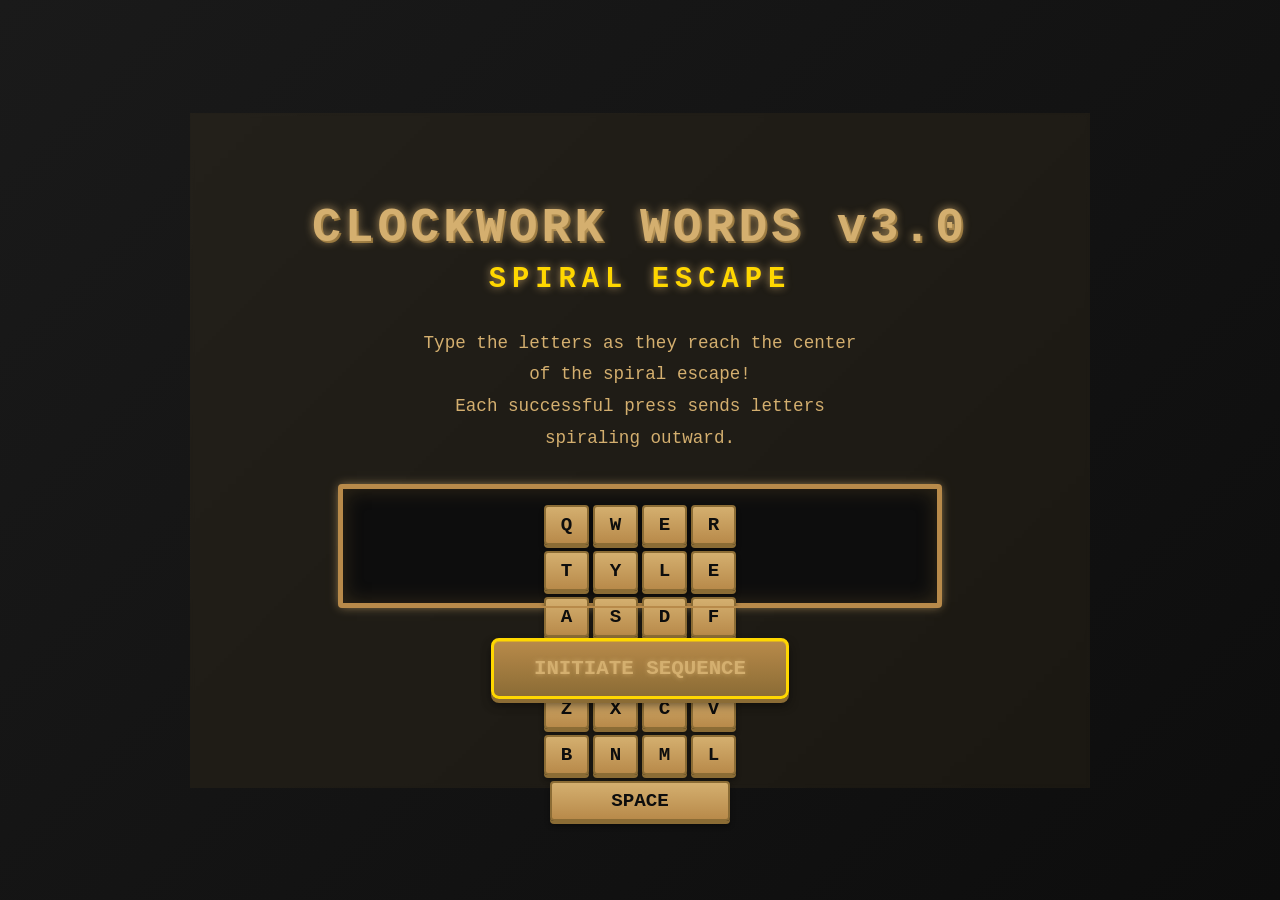
==== commit 60bb31f6: "feat: Update game to Clockwork Words v3 (typing game version)" ====
--- a/steam-punk-games/index.html
+++ b/steam-punk-games/index.html
@@ -8,103 +8,66 @@
 </head>
 <body>
     <div id="game-container">
-        <!-- Main Menu -->
-        <div id="main-menu" class="menu-screen">
-            <div class="steampunk-panel">
-                <h1 class="title">⚙️ Clockwork Words v3.0 ⚙️</h1>
-                <h2 class="subtitle">SPIRAL ESCAPE</h2>
-                
-                <div class="game-info">
-                    <p>A steampunk typing challenge!</p>
-                    <ul class="instructions">
-                        <li>Type letters closest to the ENEMY BUBBLE</li>
-                        <li>Each hit pushes enemies back toward center</li>
-                        <li>Clear all bubbles before they escape!</li>
-                        <li>Build streaks for multiplier bonus</li>
-                    </ul>
+        <!-- Start Screen -->
+        <div id="start-screen" class="screen active">
+            <h1 class="main-title">CLOCKWORK WORDS v3.0</h1>
+            <h2 class="subtitle">SPIRAL ESCAPE</h2>
+            <div class="description">
+                <p>Type the letters as they reach the center of the spiral escape!</p>
+                <p>Each successful press sends letters spiraling outward.</p>
+            </div>
+            <div id="keyboard-display" class="keyboard-display">
+                <!-- Keyboard layout will be rendered here -->
+            </div>
+            <button id="start-btn" class="steam-button">INITIATE SEQUENCE</button>
+        </div>
+
+        <!-- Game Screen -->
+        <div id="game-screen" class="screen">
+            <div id="hud">
+                <div class="hud-item">
+                    <span class="label">LEVEL</span>
+                    <span id="level-display">1/7</span>
                 </div>
-                
-                <button id="start-btn" class="steampunk-button">START GAME</button>
-                <button id="how-to-play-btn" class="steampunk-button secondary">HOW TO PLAY</button>
-            </div>
-            
-            <!-- How to Play Modal -->
-            <div id="how-to-play-modal" class="modal hidden">
-                <div class="steampunk-panel modal-content">
-                    <h2>How to Play</h2>
-                    <div class="game-mechanics">
-                        <h3>Core Mechanics:</h3>
-                        <ul>
-                            <li><strong>Enemies spawn</strong> at center of spiral</li>
-                            <li><strong>Type closest letter</strong> to enemy bubble</li>
-                            <li><strong>Hits explode bubbles</strong>, pushing enemies back</li>
-                            <li><strong>Misses lose momentum</strong> with visual penalty</li>
-                            <li><strong>Win</strong> by clearing all enemies or reaching score goal</li>
-                        </ul>
-                        
-                        <h3>Progression:</h3>
-                        <ul>
-                            <li><strong>Lvl 1-2:</strong> Home row (a s d f j k l g h)</li>
-                            <li><strong>Lvl 3-4:</strong> Top row (e i r t u y q w o p)</li>
-                            <li><strong>Lvl 5-6:</strong> Bottom row (v b n m z x c , . /)</li>
-                            <li><strong>Lvl 7+:</strong> Numbers & symbols (! @ # $ % ^ & *)</li>
-                        </ul>
-                        
-                        <h3>Visual Elements:</h3>
-                        <ul>
-                            <li><strong>Spiral Path:</strong> Arched track for enemies to follow</li>
-                            <li><strong>Letter Bubbles:</strong> Spawn at center, push outward</li>
-                            <li><strong>Enemy Sprite:</strong> Brass cog following the spiral</li>
-                            <li><strong>Particles:</strong> Explode on hit for feedback</li>
-                        </ul>
-                    </div>
-                    <button id="close-how-to-btn" class="steampunk-button">GOT IT!</button>
+                <div class="hud-item">
+                    <span class="label">STREAK</span>
+                    <span id="streak-display">0</span>
+                </div>
+                <div class="hud-item">
+                    <span class="label">SCORE</span>
+                    <span id="score-display">0</span>
                 </div>
             </div>
-        </div>
-        
-        <!-- Game Screen -->
-        <div id="game-screen" class="game-screen hidden">
             <canvas id="game-canvas"></canvas>
-            
-            <!-- HUD Overlay -->
-            <div id="hud">
-                <div class="hud-item">
-                    <span class="hud-label">LEVEL</span>
-                    <span id="level-display" class="hud-value">1</span>
-                </div>
-                <div class="hud-item">
-                    <span class="hud-label">SCORE</span>
-                    <span id="score-display" class="hud-value">0</span>
-                </div>
-                <div class="hud-item">
-                    <span class="hud-label">STREAK</span>
-                    <span id="streak-display" class="hud-value">1x</span>
-                </div>
-                <div class="hud-item">
-                    <span class="hud-label">BUBBLES</span>
-                    <span id="bubble-count" class="hud-value">0</span>
-                </div>
-            </div>
-            
-            <!-- Progress Bar -->
-            <div class="progress-container">
-                <div id="enemy-progress" class="progress-bar"></div>
-            </div>
-            
-            <!-- Game Over Screen -->
-            <div id="game-over-modal" class="modal hidden">
-                <div class="steampunk-panel modal-content">
-                    <h2 id="game-over-title">GAME OVER</h2>
-                    <p id="game-over-message"></p>
-                    <p>Final Score: <span id="final-score">0</span></p>
-                    <button id="play-again-btn" class="steampunk-button">PLAY AGAIN</button>
-                    <button id="menu-btn" class="steampunk-button secondary">MAIN MENU</button>
-                </div>
+            <div id="progress-bar" class="progress-bar">
+                <div id="progress-fill"></div>
             </div>
         </div>
+
+        <!-- Game Over Screen -->
+        <div id="game-over-screen" class="screen">
+            <h2 class="title">SYSTEM FAILURE</h2>
+            <p id="final-message"></p>
+            <div id="stats-display">
+                <p>Level Reached: <span id="final-level"></span></p>
+                <p>Final Score: <span id="final-score"></span></p>
+                <p>Best Streak: <span id="final-streak"></span></p>
+            </div>
+            <button id="restart-btn" class="steam-button">REBOOT SYSTEM</button>
+        </div>
+
+        <!-- Victory Screen -->
+        <div id="victory-screen" class="screen">
+            <h2 class="title title-victory">SEQUENCE COMPLETE!</h2>
+            <p>All 7 levels cleared. Escape protocol successful.</p>
+            <div id="stats-display">
+                <p>Final Score: <span id="victory-score"></span></p>
+                <p>Best Streak: <span id="victory-streak"></span></p>
+            </div>
+            <button id="play-again-btn" class="steam-button">PLAY AGAIN</button>
+        </div>
     </div>
-    
+
     <script src="game.js"></script>
 </body>
 </html>
--- a/steam-punk-games/game.css
+++ b/steam-punk-games/game.css
@@ -1,37 +1,12 @@
-/* ============================================
-   CLOCKWORK WORDS v3.0 - STEAMPUNK THEME
-   Brass/Gold/Wood Color Palette
-   ============================================ */
-
+/* Clockwork Words v3.0 - Spiral Escape CSS */
 :root {
-    /* Steampunk Color Palette */
-    --brass-primary: #b8941c;
-    --brass-gold: #d4af37;
-    --brass-dark: #8b6f2e;
-    --brass-light: #ffd700;
-    
-    --bronze: #cd7f32;
-    --copper: #b87333;
-    --cog-grey: #4a4a4a;
-    --pipe-dark: #2c2c2c;
-    --wood-brown: #654321;
-    
-    /* Background Gradients */
-    --bg-dark: #1a1a1a;
-    --bg-panel: #2d2518;
-    --bg-gradient: linear-gradient(135deg, #1a1a1a 0%, #2d2518 100%);
-    
-    /* UI Colors */
-    --text-gold: #ffd700;
-    --text-light: #f5f5dc;
-    --text-dark: #3d321e;
-    --success-green: #4a9c4a;
-    --danger-red: #b85c5c;
-    
-    /* Spiral Colors */
-    --spiral-track: linear-gradient(180deg, var(--brass-dark) 0%, var(--brass-primary) 50%, var(--brass-gold) 100%);
-    --bubble-bg: rgba(255, 255, 255, 0.9);
-    --bubble-border: var(--brass-primary);
+    --brass-dark: #8b6c35;
+    --brass-med: #b88a4a;
+    --brass-light: #d4af6f;
+    --gold-accent: #ffd700;
+    --dark-bg: #1a1a1a;
+    --black-metal: #0d0d0d;
+    --steam-glow: rgba(212, 175, 111, 0.8);
 }
 
 * {
@@ -41,10 +16,8 @@
 }
 
 body {
-    font-family: 'Georgia', serif;
-    background: #0f0f0f url('data:image/svg+xml,<svg xmlns="http://www.w3.org/2000/svg" width="100" height="100"><pattern id="cog" width="50" height="50" patternUnits="userSpaceOnUse"><circle cx="25" cy="25" r="20" stroke="%23333" stroke-width="2" fill="none"/><circle cx="25" cy="25" r="10" fill="%23444"/></pattern><rect width="100" height="100" fill="url(%23cog)"/></svg>');
-    background-size: 200px;
-    color: var(--text-light);
+    font-family: 'Courier New', monospace;
+    background: linear-gradient(135deg, var(--dark-bg), var(--black-metal));
     min-height: 100vh;
     display: flex;
     justify-content: center;
@@ -53,389 +26,280 @@
 }
 
 #game-container {
+    width: 100%;
+    max-width: 900px;
+    aspect-ratio: 4/3;
     position: relative;
-    width: 100%;
-    max-width: 1280px;
-    height: 95vh;
-    display: flex;
+}
+
+.screen {
+    position: absolute;
+    inset: 0;
+    display: none;
+    flex-direction: column;
+    align-items: center;
     justify-content: center;
-    align-items: center;
-}
-
-/* ============================================
-   STEAMPUNK PANELS & UI COMPONENTS
-   ============================================ */
-
-.steampunk-panel {
-    background: var(--bg-panel);
-    border: 4px solid var(--brass-gold);
-    border-radius: 12px;
-    padding: 30px;
-    box-shadow: 
-        0 0 20px rgba(212, 175, 55, 0.3),
-        inset 0 0 30px rgba(184, 148, 28, 0.1);
+    background: rgba(139, 108, 53, 0.1);
+    backdrop-filter: blur(2px);
+}
+
+.screen.active {
+    display: flex;
+}
+
+.main-title {
+    font-size: 3rem;
+    color: var(--brass-light);
+    text-shadow: 0 0 10px var(--steam-glow), 
+                 2px 2px 0 var(--brass-dark);
+    margin-bottom: 0.5rem;
+    letter-spacing: 4px;
+    font-weight: bold;
+}
+
+.subtitle {
+    font-size: 1.8rem;
+    color: var(--gold-accent);
+    text-shadow: 0 0 8px var(--steam-glow);
+    margin-bottom: 2rem;
+    letter-spacing: 6px;
+}
+
+.description {
+    text-align: center;
+    color: var(--brass-light);
+    font-size: 1.1rem;
+    line-height: 1.8;
+    margin-bottom: 2rem;
+    padding: 0 2rem;
+    max-width: 500px;
+}
+
+.keyboard-display {
+    width: 100%;
+    max-width: 600px;
+    height: 120px;
+    margin-bottom: 2rem;
+    padding: 1rem;
+    background: var(--black-metal);
+    border: 3px solid var(--brass-med);
+    box-shadow: 
+        inset 0 0 20px rgba(139, 108, 53, 0.3),
+        0 0 10px var(--steam-glow);
+    display: grid;
+    grid-template-rows: repeat(4, 1fr);
+    gap: 6px;
     position: relative;
 }
 
-.steampunk-panel::before {
+.keyboard-display::before {
     content: '';
     position: absolute;
-    top: 5px;
-    left: 5px;
-    right: 5px;
-    bottom: 5px;
+    inset: -5px;
+    border: 2px solid var(--brass-med);
+    border-radius: 4px;
+    pointer-events: none;
+}
+
+.key-row {
+    display: flex;
+    justify-content: center;
+    gap: 4px;
+}
+
+.key {
+    width: 45px;
+    height: 40px;
+    background: linear-gradient(180deg, var(--brass-light), var(--brass-med));
     border: 2px solid var(--brass-dark);
+    border-radius: 4px;
+    display: flex;
+    align-items: center;
+    justify-content: center;
+    font-weight: bold;
+    font-size: 1.2rem;
+    color: var(--black-metal);
+    box-shadow: 
+        0 3px 0 var(--brass-dark),
+        0 5px 5px rgba(0, 0, 0, 0.4);
+    transition: all 0.1s;
+}
+
+.key.space {
+    width: 180px;
+}
+
+.key.pressed {
+    transform: translateY(3px);
+    box-shadow: 0 0 0 var(--brass-dark), 0 2px 3px rgba(0, 0, 0, 0.4);
+    background: linear-gradient(180deg, var(--gold-accent), var(--brass-light));
+}
+
+.steam-button {
+    padding: 1rem 2.5rem;
+    font-size: 1.3rem;
+    font-family: inherit;
+    font-weight: bold;
+    background: linear-gradient(180deg, var(--brass-med), var(--brass-dark));
+    color: var(--brass-light);
+    border: 3px solid var(--gold-accent);
     border-radius: 8px;
-    pointer-events: none;
-}
-
-.steampunk-button {
-    background: linear-gradient(145deg, var(--brass-gold), var(--brass-primary));
-    color: var(--text-dark);
-    border: 3px solid var(--brass-dark);
-    border-radius: 8px;
-    padding: 15px 40px;
-    font-size: 1.2em;
-    font-weight: bold;
-    text-transform: uppercase;
     cursor: pointer;
-    transition: all 0.3s ease;
-    box-shadow: 
-        0 5px 15px rgba(184, 115, 51, 0.4),
-        inset 0 2px 5px rgba(255, 255, 255, 0.3);
+    text-shadow: 0 0 5px var(--steam-glow);
+    box-shadow: 
+        0 4px 0 var(--brass-dark),
+        0 6px 10px rgba(0, 0, 0, 0.5),
+        inset 0 1px 0 rgba(255, 215, 0, 0.5);
+    transition: all 0.1s;
     position: relative;
     overflow: hidden;
 }
 
-.steampunk-button::before {
-    content: '';
-    position: absolute;
-    top: -50%;
-    left: -50%;
-    width: 200%;
-    height: 200%;
-    background: linear-gradient(45deg, transparent, rgba(255,255,255,0.3), transparent);
-    transform: rotate(45deg) translate(-100%, -100%);
-    transition: transform 0.5s;
-}
-
-.steampunk-button:hover::before {
-    transform: rotate(45deg) translate(100%, 100%);
-}
-
-.steampunk-button:hover {
-    transform: translateY(-2px);
-    box-shadow: 
-        0 8px 25px rgba(184, 115, 51, 0.6),
-        inset 0 2px 5px rgba(255, 255, 255, 0.4);
-}
-
-.steampunk-button:active {
-    transform: translateY(1px);
-    box-shadow: 0 2px 8px rgba(184, 115, 51, 0.3);
-}
-
-.steampunk-button.secondary {
-    background: linear-gradient(145deg, var(--bronze), var(--copper));
-    color: var(--text-light);
-}
-
-/* ============================================
-   MAIN MENU SCREEN
-   ============================================ */
-
-.menu-screen {
+.steam-button:hover {
+    background: linear-gradient(180deg, var(--brass-light), var(--brass-med));
+    box-shadow: 
+        0 4px 0 var(--brass-dark),
+        0 6px 15px var(--steam-glow),
+        inset 0 1px 0 rgba(255, 215, 0, 0.7);
+}
+
+.steam-button:active {
+    transform: translateY(4px);
+    box-shadow: 
+        0 0 0 var(--brass-dark),
+        0 2px 5px rgba(0, 0, 0, 0.5);
+}
+
+#game-screen.active {
+    background: transparent;
+}
+
+#hud {
+    display: flex;
+    justify-content: space-between;
+    width: 100%;
+    padding: 1rem;
+    margin-bottom: 0.5rem;
+    background: rgba(139, 108, 53, 0.2);
+    border: 2px solid var(--brass-med);
+    border-radius: 8px;
+}
+
+.hud-item {
     text-align: center;
-    z-index: 10;
+    color: var(--gold-accent);
+}
+
+.hud-item .label {
+    display: block;
+    font-size: 0.8rem;
+    color: var(--brass-light);
+    margin-bottom: 4px;
+    letter-spacing: 2px;
+}
+
+.hud-item span:last-child {
+    font-size: 1.5rem;
+    font-weight: bold;
+    text-shadow: 0 0 8px var(--steam-glow);
+}
+
+#game-canvas {
+    width: 100%;
+    aspect-ratio: 1;
+    background: rgba(139, 108, 53, 0.1);
+    border: 4px solid var(--brass-med);
+    border-radius: 50%;
+    box-shadow: 
+        inset 0 0 30px rgba(139, 108, 53, 0.3),
+        0 0 20px var(--steam-glow);
+}
+
+.progress-bar {
+    width: 100%;
+    height: 8px;
+    background: rgba(139, 108, 53, 0.3);
+    border: 2px solid var(--brass-med);
+    margin-top: 0.5rem;
+    border-radius: 4px;
+    overflow: hidden;
+}
+
+#progress-fill {
+    height: 100%;
+    background: linear-gradient(90deg, var(--gold-accent), var(--brass-light));
+    width: 0%;
+    transition: width 0.3s ease-out;
+    box-shadow: 0 0 10px var(--steam-glow);
 }
 
 .title {
-    font-size: 3em;
-    color: var(--text-gold);
-    text-shadow: 
-        2px 2px 4px rgba(0, 0, 0, 0.5),
-        0 0 20px var(--brass-gold);
-    margin-bottom: 10px;
+    font-size: 2.5rem;
+    color: var(--gold-accent);
+    text-align: center;
+    margin-bottom: 1.5rem;
+    text-shadow: 0 0 10px var(--steam-glow);
     letter-spacing: 3px;
 }
 
-.subtitle {
-    font-size: 1.8em;
-    color: var(--text-light);
-    margin-bottom: 30px;
-    text-transform: uppercase;
-    letter-spacing: 2px;
-}
-
-.game-info {
-    margin: 30px 0;
-    text-align: left;
-    padding-left: 20px;
-}
-
-.game-info p {
-    font-size: 1.2em;
-    color: var(--text-gold);
-    margin-bottom: 15px;
-}
-
-.instructions {
-    list-style: none;
-    font-size: 1.1em;
-    line-height: 1.8;
-    color: var(--text-light);
-}
-
-.instructions li {
-    padding: 5px 0;
-    border-bottom: 1px solid rgba(212, 175, 55, 0.3);
-}
-
-.instructions li::before {
-    content: '⚙️ ';
-    margin-right: 8px;
-}
-
-/* ============================================
-   GAME SCREEN & CANVAS
-   ============================================ */
-
-.game-screen {
-    position: relative;
-    width: 100%;
-    height: 100%;
-}
-
-#game-canvas {
-    display: block;
-    width: 100%;
-    height: 100%;
-    border-radius: 12px;
-    box-shadow: 
-        0 0 30px rgba(212, 175, 55, 0.2),
-        inset 0 0 60px rgba(0, 0, 0, 0.5);
-}
-
-/* ============================================
-   HUD & PROGRESS BAR
-   ============================================ */
-
-#hud {
-    position: absolute;
-    top: 20px;
-    left: 20px;
-    right: 20px;
-    display: flex;
-    justify-content: space-between;
-    gap: 30px;
-    z-index: 100;
-}
-
-.hud-item {
-    background: rgba(45, 37, 24, 0.9);
-    border: 3px solid var(--brass-gold);
-    border-radius: 10px;
-    padding: 10px 20px;
-    min-width: 100px;
-}
-
-.hud-label {
-    display: block;
-    font-size: 0.9em;
-    color: var(--brass-gold);
-    text-transform: uppercase;
-    letter-spacing: 1px;
-    margin-bottom: 5px;
-}
-
-.hud-value {
-    display: block;
-    font-size: 2em;
-    font-weight: bold;
-    color: var(--text-gold);
-    text-shadow: 0 0 10px rgba(212, 175, 55, 0.5);
-}
-
-.progress-container {
-    position: absolute;
-    bottom: 30px;
-    left: 50%;
-    transform: translateX(-50%);
-    width: 80%;
-    max-width: 600px;
-    background: rgba(45, 37, 24, 0.9);
-    border: 3px solid var(--brass-gold);
-    border-radius: 15px;
-    padding: 8px;
-}
-
-.progress-bar {
-    height: 25px;
-    background: linear-gradient(90deg, 
-        var(--danger-red) 0%, 
-        var(--bronze) 33%, 
-        var(--brass-gold) 66%, 
-        var(--success-green) 100%);
-    border-radius: 12px;
-    transition: width 0.3s ease, background 0.3s ease;
-    position: relative;
-}
-
-.progress-bar::after {
-    content: 'ENEMY PROGRESS';
-    position: absolute;
-    top: 50%;
-    left: 50%;
-    transform: translate(-50%, -50%);
-    color: var(--text-dark);
-    font-size: 0.8em;
-    font-weight: bold;
-    white-space: nowrap;
-    text-shadow: none;
-}
-
-/* ============================================
-   MODALS & OVERLAYS
-   ============================================ */
-
-.modal {
-    position: absolute;
-    top: 50%;
-    left: 50%;
-    transform: translate(-50%, -50%);
-    background: var(--bg-panel);
-    border: 4px solid var(--brass-gold);
-    border-radius: 12px;
-    padding: 30px;
-    z-index: 1000;
-    max-width: 600px;
-    width: 90%;
-    box-shadow: 
-        0 0 40px rgba(212, 175, 55, 0.4),
-        inset 0 0 30px rgba(184, 148, 28, 0.1);
-}
-
-.modal.hidden {
-    display: none;
-}
-
-.modal-content h2 {
-    color: var(--text-gold);
+.title-victory {
+    color: #4ade80;
+    text-shadow: 0 0 10px rgba(74, 222, 128, 0.8);
+}
+
+#stats-display {
+    background: var(--black-metal);
+    border: 2px solid var(--brass-med);
+    border-radius: 8px;
+    padding: 1.5rem;
+    margin-bottom: 2rem;
     text-align: center;
-    margin-bottom: 25px;
-    font-size: 2em;
-}
-
-.game-mechanics h3 {
-    color: var(--brass-gold);
-    margin: 20px 0 10px 0;
-    font-size: 1.3em;
-}
-
-.game-mechanics ul {
-    list-style: none;
-    padding-left: 20px;
-    color: var(--text-light);
-}
-
-.game-mechanics li {
-    margin: 8px 0;
-    line-height: 1.6;
-}
-
-.steampunk-button-container {
-    display: flex;
-    gap: 15px;
-    justify-content: center;
-    margin-top: 25px;
-}
-
-.steampunk-button-container button {
-    flex: 1;
-    max-width: 200px;
-}
-
-/* ============================================
-   VISUAL EFFECTS
-   ============================================ */
-
-@keyframes glow {
-    0%, 100% { box-shadow: 0 0 20px var(--brass-gold); }
-    50% { box-shadow: 0 0 40px var(--text-gold); }
-}
-
-.steam-steam::before {
-    content: '';
-    position: absolute;
-    top: -10px;
-    left: -10px;
-    right: -10px;
-    bottom: -10px;
-    background: radial-gradient(circle, rgba(255, 255, 255, 0.1) 0%, transparent 70%);
-    border-radius: 50%;
-    animation: steam-rotate 3s linear infinite;
-}
-
-@keyframes steam-rotate {
-    from { transform: rotate(0deg); }
-    to { transform: rotate(360deg); }
-}
-
-/* ============================================
-   RESPONSIVE DESIGN
-   ============================================ */
-
-@media (max-width: 768px) {
-    .title { font-size: 2em; }
-    .subtitle { font-size: 1.4em; }
+    min-width: 300px;
+}
+
+#stats-display p {
+    color: var(--brass-light);
+    font-size: 1.1rem;
+    margin: 0.8rem 0;
+}
+
+#stats-display span {
+    color: var(--gold-accent);
+    font-weight: bold;
+    text-shadow: 0 0 5px var(--steam-glow);
+}
+
+/* Screen transitions */
+.screen {
+    opacity: 0;
+    transition: opacity 0.3s ease;
+}
+
+.screen.active {
+    opacity: 1;
+}
+
+/* Responsive adjustments */
+@media (max-width: 800px) {
+    .main-title {
+        font-size: 2rem;
+    }
     
-    #hud {
-        flex-direction: column;
-        align-items: center;
-        gap: 10px;
+    .subtitle {
+        font-size: 1.2rem;
     }
     
-    .hud-item { min-width: auto; width: 200px; }
-    .hud-value { font-size: 1.5em; }
+    .keyboard-display {
+        height: 100px;
+    }
     
-    .progress-container {
-        width: 90%;
-        bottom: 20px;
+    .key {
+        width: 35px;
+        height: 35px;
+        font-size: 1rem;
     }
     
-    .modal-content h2 { font-size: 1.5em; }
-}
-
-/* ============================================
-   ANIMATIONS FOR HIT/MISS FEEDBACK
-   ============================================ */
-
-@keyframes hit-pulse {
-    0% { transform: scale(1); }
-    50% { transform: scale(1.1); }
-    100% { transform: scale(1); }
-}
-
-.hit-feedback {
-    animation: hit-pulse 0.3s ease;
-}
-
-@keyframes miss-shake {
-    0%, 100% { transform: translateX(0); }
-    25% { transform: translateX(-10px); }
-    75% { transform: translateX(10px); }
-}
-
-.miss-feedback {
-    animation: miss-shake 0.3s ease;
-}
-
-@keyframes streak-boost {
-    0% { color: var(--text-gold); }
-    50% { color: #ff6b6b; text-shadow: 0 0 20px #ff6b6b; }
-    100% { color: var(--text-gold); }
-}
-
-.streak-boost {
-    animation: streak-boost 1s ease infinite;
-}
+    .key.space {
+        width: 120px;
+    }
+}
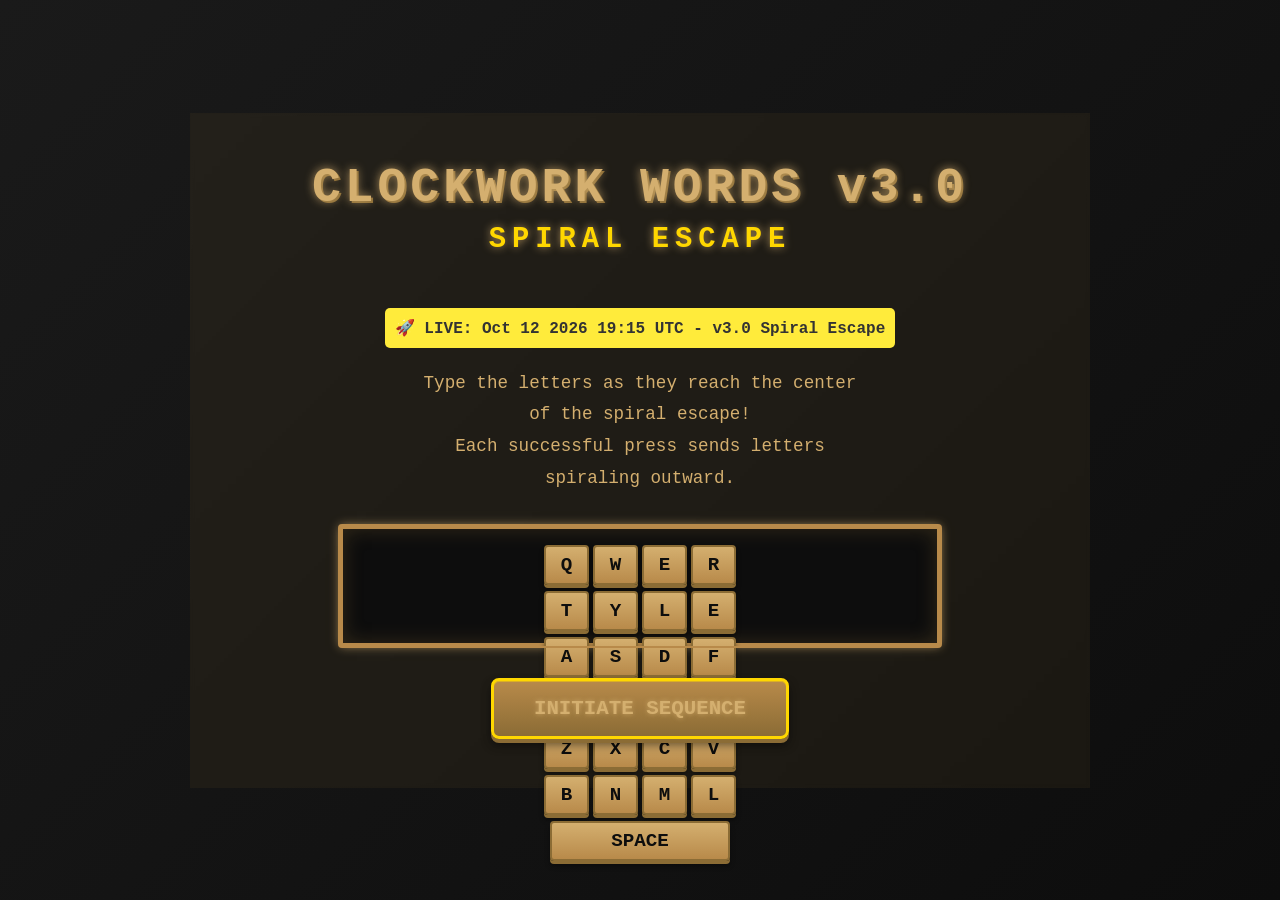
==== commit 165725d3: "feat: Add v3.0 Spiral Escape deployment banner - Oct 12 2026 19:15 UTC" ====
--- a/steam-punk-games/index.html
+++ b/steam-punk-games/index.html
@@ -1,3 +1,4 @@
+<!-- Deployed: 2026-10-12 19:12 UTC - Force cache refresh -->
 <!DOCTYPE html>
 <html lang="en">
 <head>
@@ -12,6 +13,9 @@
         <div id="start-screen" class="screen active">
             <h1 class="main-title">CLOCKWORK WORDS v3.0</h1>
             <h2 class="subtitle">SPIRAL ESCAPE</h2>
+            <div style="background: #ffeb3b; padding: 10px; margin: 20px auto; max-width: 600px; border-radius: 5px; text-align: center; font-weight: bold; color: #333;">
+              🚀 LIVE: Oct 12 2026 19:15 UTC - v3.0 Spiral Escape
+            </div>
             <div class="description">
                 <p>Type the letters as they reach the center of the spiral escape!</p>
                 <p>Each successful press sends letters spiraling outward.</p>
